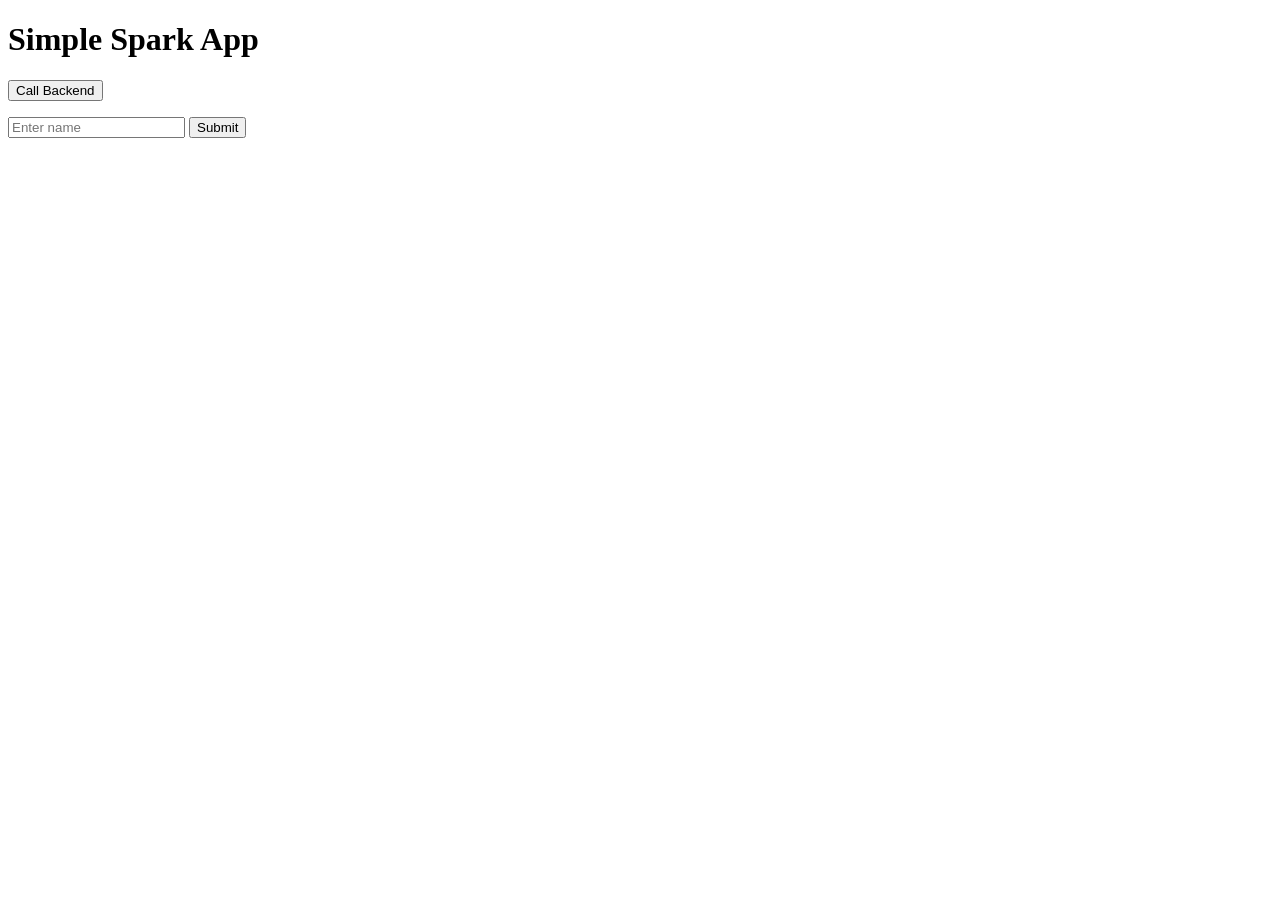
==== target/classes/public/index.html @ b1b46ce2 "Made structure for Spark" ====
<!DOCTYPE html>
<html>
<head>
    <title>Spark App</title>
</head>
<body>

<h1>Simple Spark App</h1>

<!-- call backend -->
<button onclick="sayHello()">Call Backend</button>
<p id="result"></p>

<!-- form -->
<form action="/submit" method="post">
    <input type="text" name="name" placeholder="Enter name" />
    <button type="submit">Submit</button>
</form>

<script>
    function sayHello() {
        fetch('/hello')
            .then(res => res.text())
            .then(data => {
                document.getElementById("result").innerText = data;
            });
    }
</script>

</body>
</html>
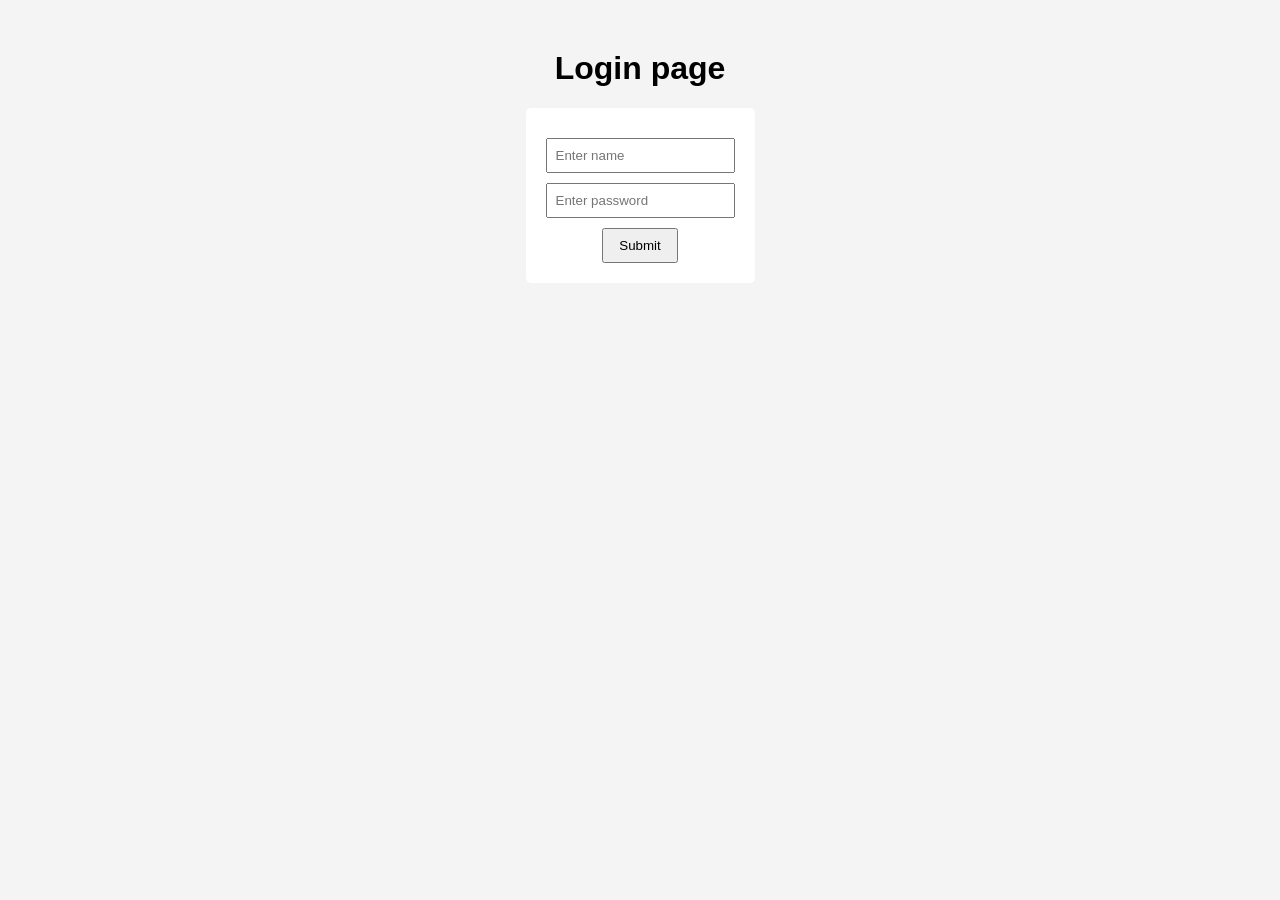
==== commit 04a928a7: "Created simple login page with singleton pattern" ====
--- a/target/classes/public/index.html
+++ b/target/classes/public/index.html
@@ -1,31 +1,20 @@
 <!DOCTYPE html>
 <html>
 <head>
-    <title>Spark App</title>
+    <title>Login page</title>
+    <link rel="stylesheet" href="style.css">
 </head>
+
 <body>
+<h1>Login page</h1>
 
-<h1>Simple Spark App</h1>
-
-<!-- call backend -->
-<button onclick="sayHello()">Call Backend</button>
-<p id="result"></p>
-
-<!-- form -->
-<form action="/submit" method="post">
-    <input type="text" name="name" placeholder="Enter name" />
+<form action="/login" method="post">
+    <input type="text" name="username" placeholder="Enter name" />
+    <input type="text" name="password" placeholder="Enter password" />
     <button type="submit">Submit</button>
 </form>
 
-<script>
-    function sayHello() {
-        fetch('/hello')
-            .then(res => res.text())
-            .then(data => {
-                document.getElementById("result").innerText = data;
-            });
-    }
-</script>
+
 
 </body>
 </html>
--- a/target/classes/public/style.css
+++ b/target/classes/public/style.css
@@ -0,0 +1,28 @@
+
+body {
+    font-family: Arial, sans-serif;
+    background-color: #f4f4f4;
+    text-align: center;
+}
+
+h1 {
+    margin-top: 50px;
+}
+
+form {
+    background: white;
+    padding: 20px;
+    display: inline-block;
+    border-radius: 5px;
+}
+
+input {
+    display: block;
+    margin: 10px auto;
+    padding: 8px;
+}
+
+button {
+    padding: 8px 15px;
+    cursor: pointer;
+}
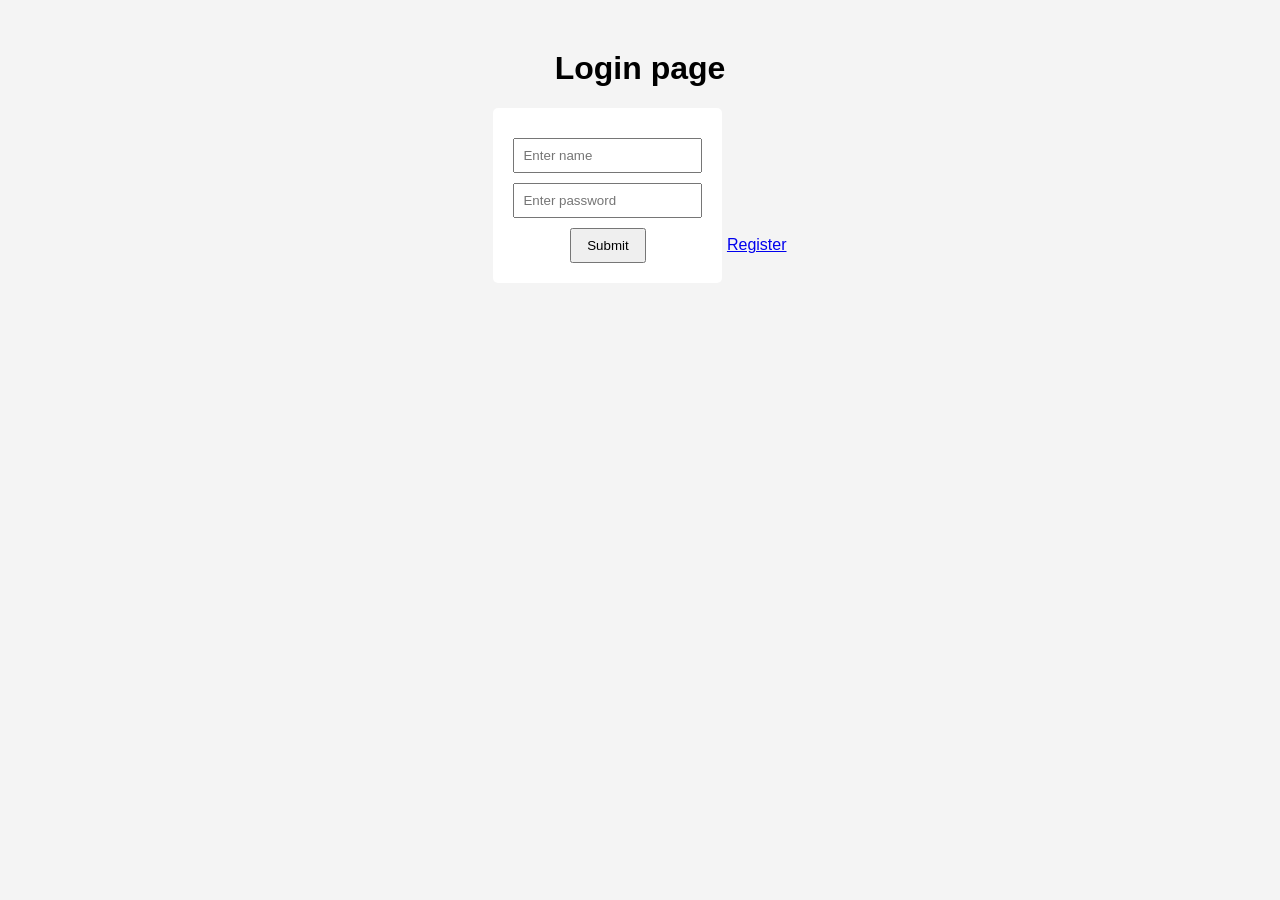
==== commit f941f83f: "now a user can register and it adds to database its not hardcoded" ====
--- a/target/classes/public/index.html
+++ b/target/classes/public/index.html
@@ -14,7 +14,6 @@
     <button type="submit">Submit</button>
 </form>
 
-
-
+<a href="/register.html">Register</a>
 </body>
 </html>
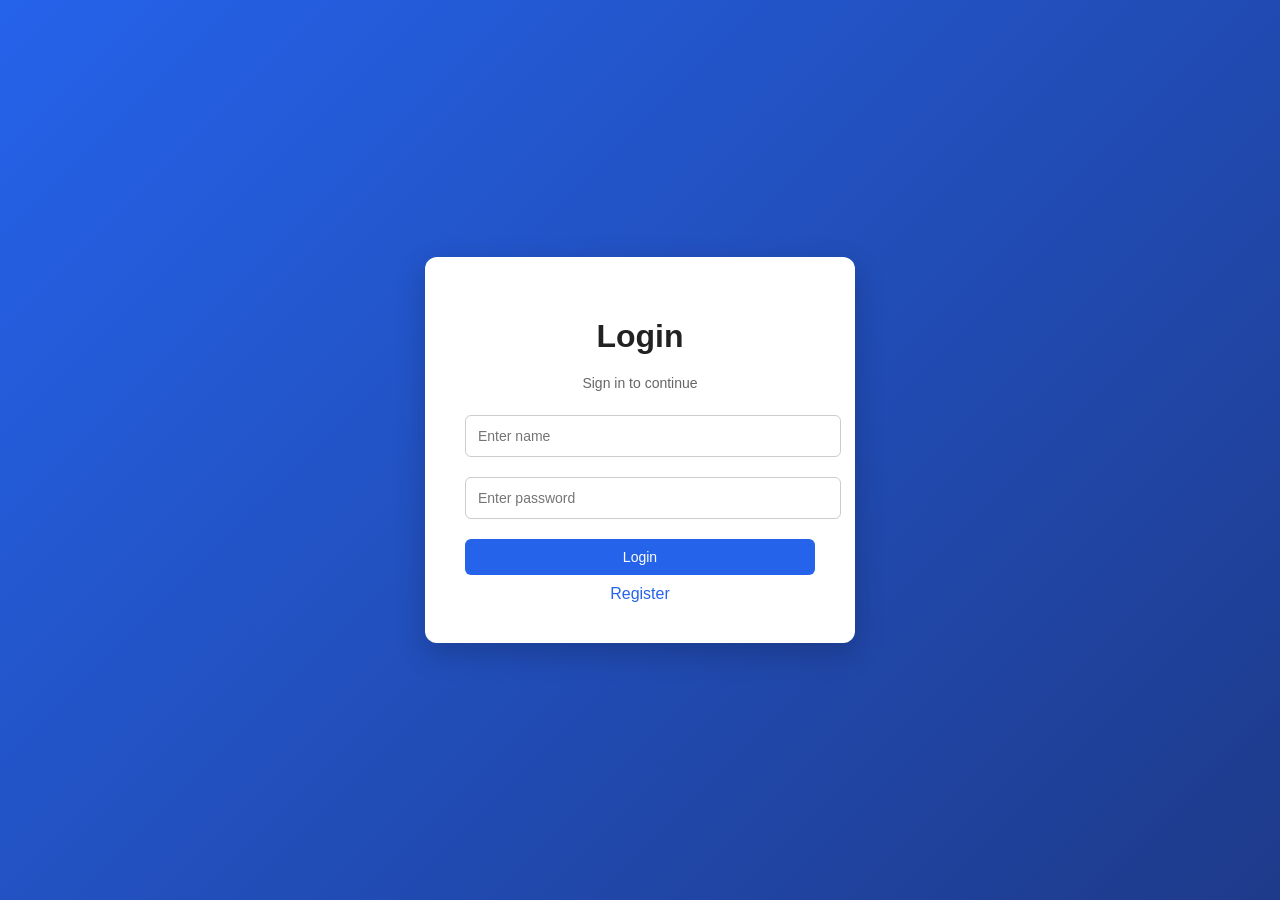
==== commit a1dd0b8a: "added review system" ====
--- a/target/classes/public/index.html
+++ b/target/classes/public/index.html
@@ -5,15 +5,21 @@
     <link rel="stylesheet" href="style.css">
 </head>
 
-<body>
-<h1>Login page</h1>
+<body class="login-page">
 
-<form action="/login" method="post">
-    <input type="text" name="username" placeholder="Enter name" />
-    <input type="text" name="password" placeholder="Enter password" />
-    <button type="submit">Submit</button>
-</form>
+<div class="login-container">
+    <h1>Login</h1>
 
-<a href="/register.html">Register</a>
+    <p style="color:#666; font-size:14px;">Sign in to continue</p>
+
+    <form action="/login" method="post">
+        <input type="text" name="username" placeholder="Enter name" required />
+        <input type="password" name="password" placeholder="Enter password" required />
+        <button type="submit">Login</button>
+    </form>
+
+    <a href="/register.html">Register</a>
+</div>
+
 </body>
 </html>
--- a/target/classes/public/style.css
+++ b/target/classes/public/style.css
@@ -1,28 +1,187 @@
-
 body {
     font-family: Arial, sans-serif;
     background-color: #f4f4f4;
+    margin: 0;
+    padding: 30px;
+    color: #222;
+}
+
+/* Headings */
+h1 {
+    text-align: center;
+    margin-bottom: 10px;
+}
+
+h2 {
     text-align: center;
 }
 
-h1 {
-    margin-top: 50px;
+/* Top section */
+.page-top {
+    text-align: center;
+    margin-bottom: 20px;
 }
 
-form {
+a {
+    color: #2563eb;
+    text-decoration: none;
+}
+
+a:hover {
+    text-decoration: underline;
+}
+
+/* Search box */
+.search-box {
     background: white;
     padding: 20px;
-    display: inline-block;
-    border-radius: 5px;
+    border-radius: 10px;
+    width: fit-content;
+    margin: 20px auto 30px auto;
+    box-shadow: 0 2px 8px rgba(0,0,0,0.08);
 }
 
-input {
-    display: block;
-    margin: 10px auto;
-    padding: 8px;
+/* Inputs + buttons */
+input, select, button {
+    padding: 10px;
+    border-radius: 6px;
+    border: 1px solid #ccc;
+    font-size: 14px;
 }
 
 button {
-    padding: 8px 15px;
+    background-color: #2563eb;
+    color: white;
+    border: none;
     cursor: pointer;
+}
+
+button:hover {
+    background-color: #1d4ed8;
+}
+
+button:disabled {
+    background-color: #9ca3af;
+    cursor: not-allowed;
+}
+
+/* Product list */
+.product-list {
+    max-width: 900px;
+    margin: 0 auto;
+}
+
+/* Each product */
+.product-card {
+    background: white;
+    border-radius: 12px;
+    padding: 20px;
+    margin-bottom: 20px;
+    text-align: left;
+    box-shadow: 0 2px 8px rgba(0,0,0,0.08);
+}
+
+/* Product info */
+.product-card h3 {
+    margin: 0 0 10px 0;
+}
+
+.price {
+    font-weight: bold;
+    font-size: 18px;
+}
+
+.low-stock {
+    color: #dc2626;
+    font-weight: bold;
+}
+
+/* Forms inside product */
+.cart-form {
+    margin: 10px 0;
+}
+
+.review-form {
+    display: flex;
+    gap: 10px;
+    flex-wrap: wrap;
+    margin: 10px 0;
+}
+
+.review-form input {
+    min-width: 200px;
+}
+
+/* Reviews */
+.reviews {
+    margin-top: 10px;
+    border-top: 1px solid #eee;
+    padding-top: 10px;
+}
+
+.review-item {
+    background: #f9fafb;
+    padding: 10px;
+    border-radius: 6px;
+    margin-bottom: 8px;
+}
+
+.no-reviews {
+    color: #777;
+    font-style: italic;
+}
+
+.page-top {
+    text-align: center;
+    margin-bottom: 20px;
+}
+
+.search-box {
+    background: white;
+    padding: 20px;
+    border-radius: 10px;
+    width: fit-content;
+    margin: 20px auto 30px auto;
+    box-shadow: 0 2px 8px rgba(0,0,0,0.08);
+    text-align: center;
+}
+
+/* Login Page */
+
+.login-page {
+    background: linear-gradient(135deg, #2563eb, #1e3a8a);
+    height: 100vh;
+    display: flex;
+    justify-content: center;
+    align-items: center;
+    padding: 0;
+}
+
+.login-container {
+    background: white;
+    padding: 40px;
+    border-radius: 12px;
+    width: 350px;
+    text-align: center;
+    box-shadow: 0 10px 30px rgba(0,0,0,0.2);
+}
+
+.login-container h1 {
+    margin-bottom: 20px;
+}
+
+.login-container input {
+    width: 100%;
+    padding: 12px;
+    margin: 10px 0;
+}
+
+.login-container button {
+    width: 100%;
+    margin-top: 10px;
+}
+
+.login-container a {
+    display: block;
+    margin-top: 10px;
 }
